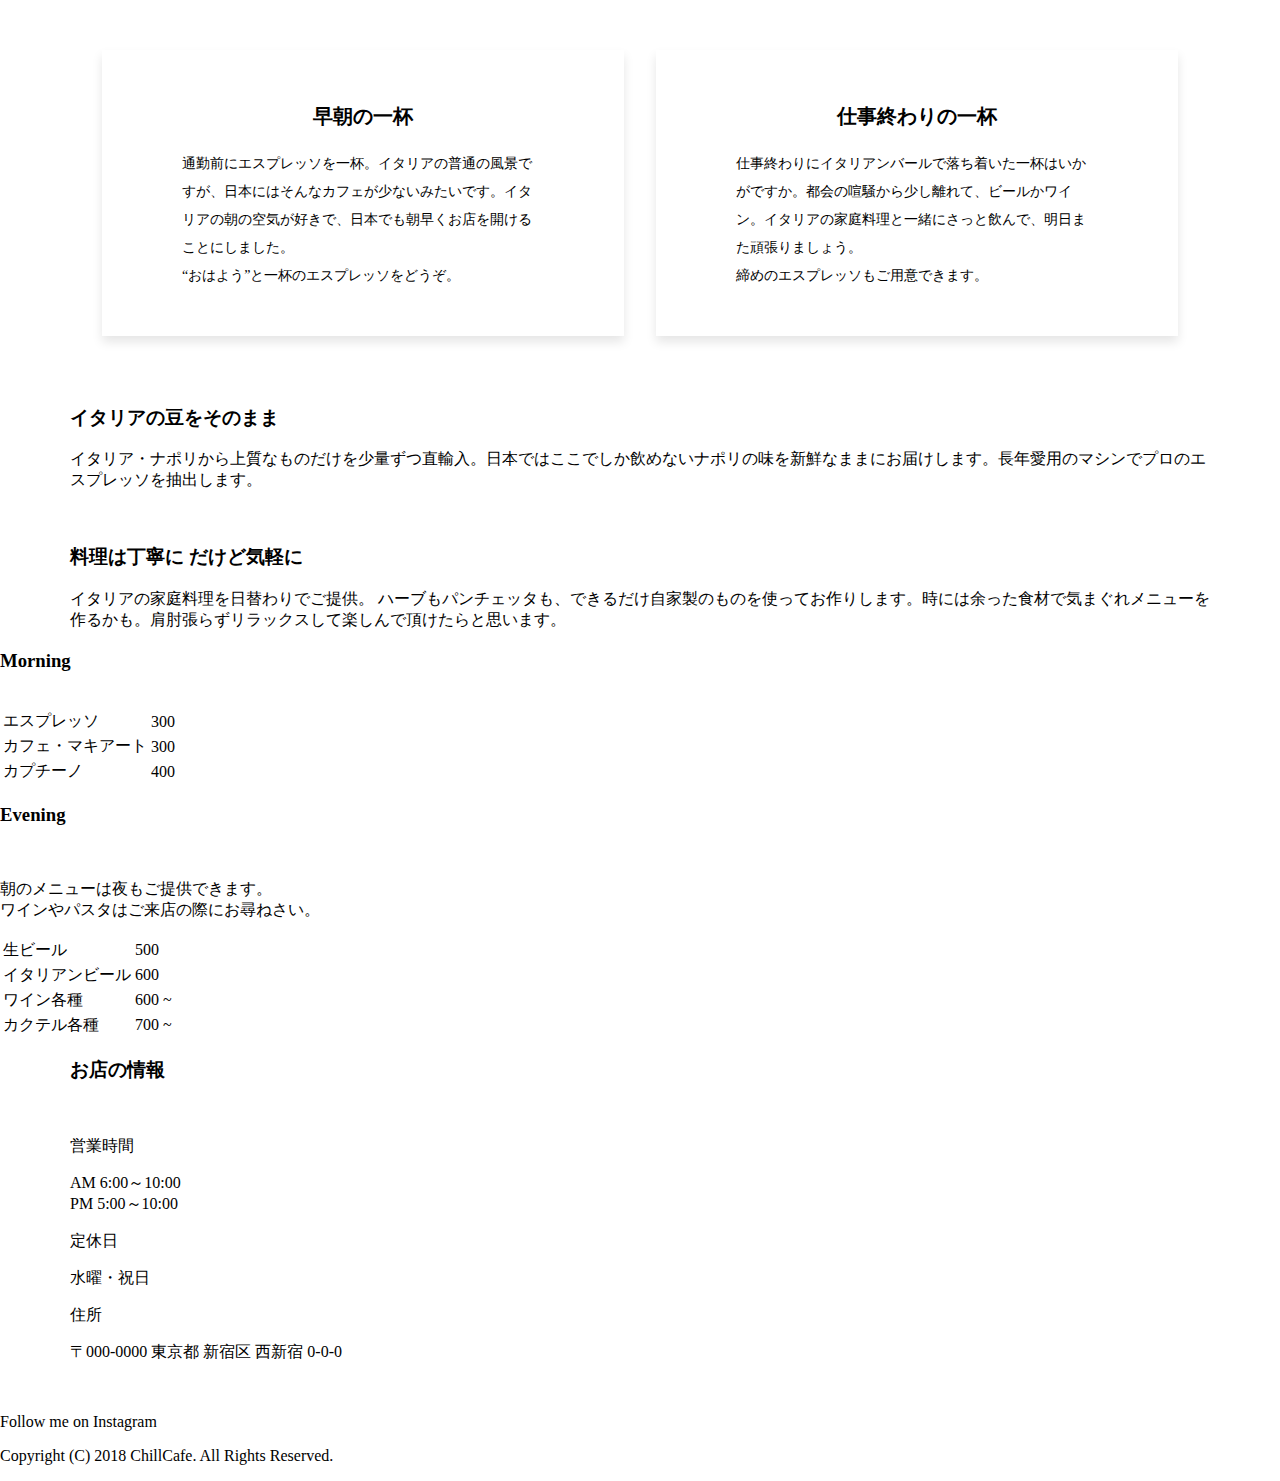
==== udemy/cafesite/index.html @ 0cb3d1d9 "markup jumbotoron and feature section" ====
<!DOCTYPE html>
<html lang="ja">
<!--[if lt IE 7]>      <html class="no-js lt-ie9 lt-ie8 lt-ie7"> <![endif]-->
<!--[if IE 7]>         <html class="no-js lt-ie9 lt-ie8"> <![endif]-->
<!--[if IE 8]>         <html class="no-js lt-ie9"> <![endif]-->
<!--[if gt IE 8]><!-->
<html class="no-js">
<!--<![endif]-->

<head>
  <meta charset="utf-8">
  <meta http-equiv="X-UA-Compatible" content="IE=edge">
  <title>チルカフェ | 新宿の小さなカフェ</title>
  <meta name="description" content="">
  <meta name="viewport" content="width=device-width, initial-scale=1">
  <link rel="stylesheet" href="./style.css">
</head>

<body>
  <!--[if lt IE 7]>
      <p class="browsehappy">You are using an <strong>outdated</strong> browser. Please <a href="#">upgrade your browser</a> to improve your experience.</p>
    <![endif]-->
  <!-- <script src="" async defer></script> -->
  <img class="jumbotron-image" src="images/jumbotron.jpg" alt="" />

  <div class="container">
    <div class="cafe-features">
      <div class="cafe-feature" style="margin-right: 16px;">
        <img src="images/espresso.jpg" alt="" />
        <h3 class="cafe-feature-title">早朝の一杯</h3>
        <p>
          通勤前にエスプレッソを一杯。イタリアの普通の風景ですが、日本にはそんなカフェが少ないみたいです。イタリアの朝の空気が好きで、日本でも朝早くお店を開けることにしました。
          <br>
          “おはよう”と一杯のエスプレッソをどうぞ。
        </p>
      </div>

      <div class="cafe-feature" style="margin-left: 16px;">
        <img src="images/beer.jpg" alt="" />
        <h3 class="cafe-feature-title">仕事終わりの一杯</h3>
        <p>
          仕事終わりにイタリアンバールで落ち着いた一杯はいかがですか。都会の喧騒から少し離れて、ビールかワイン。イタリアの家庭料理と一緒にさっと飲んで、明日また頑張りましょう。
          <br>
          締めのエスプレッソもご用意できます。
        </p>
      </div>
    </div>

    <img src="images/coffee_beans.jpg" alt="" />
    <h3>イタリアの豆をそのまま</h3>
    <p>イタリア・ナポリから上質なものだけを少量ずつ直輸入。日本ではここでしか飲めないナポリの味を新鮮なままにお届けします。長年愛用のマシンでプロのエスプレッソを抽出します。</p>

    <img src="images/pizza.jpg" alt="" />
    <h3>料理は丁寧に だけど気軽に</h3>
    <p>イタリアの家庭料理を日替わりでご提供。
      ハーブもパンチェッタも、できるだけ自家製のものを使ってお作りします。時には余った食材で気まぐれメニューを作るかも。肩肘張らずリラックスして楽しんで頂けたらと思います。</p>
  </div>

  <h3>Morning</h3>
  <img class="menu-image" src="images/bg_espresso.jpg" alt="" />
  <table>
    <tbody>
      <tr>
        <td>エスプレッソ</td>
        <td>300</td>
      </tr>
      <tr>
        <td>カフェ・マキアート</td>
        <td>300</td>
      </tr>
      <tr>
        <td>カプチーノ</td>
        <td>400</td>
      </tr>
    </tbody>
  </table>

  <h3>Evening</h3>
  <img class="menu-image" src="images/bg_wine.jpg" alt="" />
  <p>
    朝のメニューは夜もご提供できます。<br>
    ワインやパスタはご来店の際にお尋ねさい。
  </p>
  <table>
    <tbody>
      <tr>
        <td>生ビール</td>
        <td>500</td>
      </tr>
      <tr>
        <td>イタリアンビール</td>
        <td>600</td>
      </tr>
      <tr>
        <td>ワイン各種</td>
        <td>600 ~ </td>
      </tr>
      <tr>
        <td>カクテル各種</td>
        <td>700 ~ </td>
      </tr>
    </tbody>
  </table>

  <div class="container">
    <h3>お店の情報</h3>
    <img src="images/logo.jpg" alt="" />

    <p>営業時間</p>
    <p>
      AM 6:00～10:00 <br>
      PM 5:00～10:00
    </p>

    <p>定休日</p>
    <p>水曜・祝日</p>

    <p>住所</p>
    <p>〒000-0000 東京都 新宿区 西新宿 0-0-0</p>
  </div>

  <img src="images/map.jpg" alt="" />

  <img src="images/logo_instagram.jpg" alt="">
  <p>Follow me on Instagram</p>

  <p>Copyright (C) 2018 ChillCafe. All Rights Reserved.</p>
</body>

</html>
---- udemy/cafesite/style.css ----
html,
body,
div {
  margin: 0;
  box-sizing: border-box;
}

.container {
  width: 1140px;
  margin: 0 auto;
}

.jumbotron-image {
  width: 100%;
}

.menu-image {
  width: 100%;
}

.cafe-features {
  display: flex;
}

.cafe-feature {
  box-shadow: 0 6px 10px rgba(0, 0, 0, 0.1);
  padding: 32px 80px;
  width: 522px;
  margin: 32px;
  font-size: 14px;
  line-height: 28px;
}

.cafe-feature img {
  width: 180px;
  margin: 0 auto;
  display: block;
}

.cafe-feature-title {
  text-align: center;
  font-size: 20px;
}
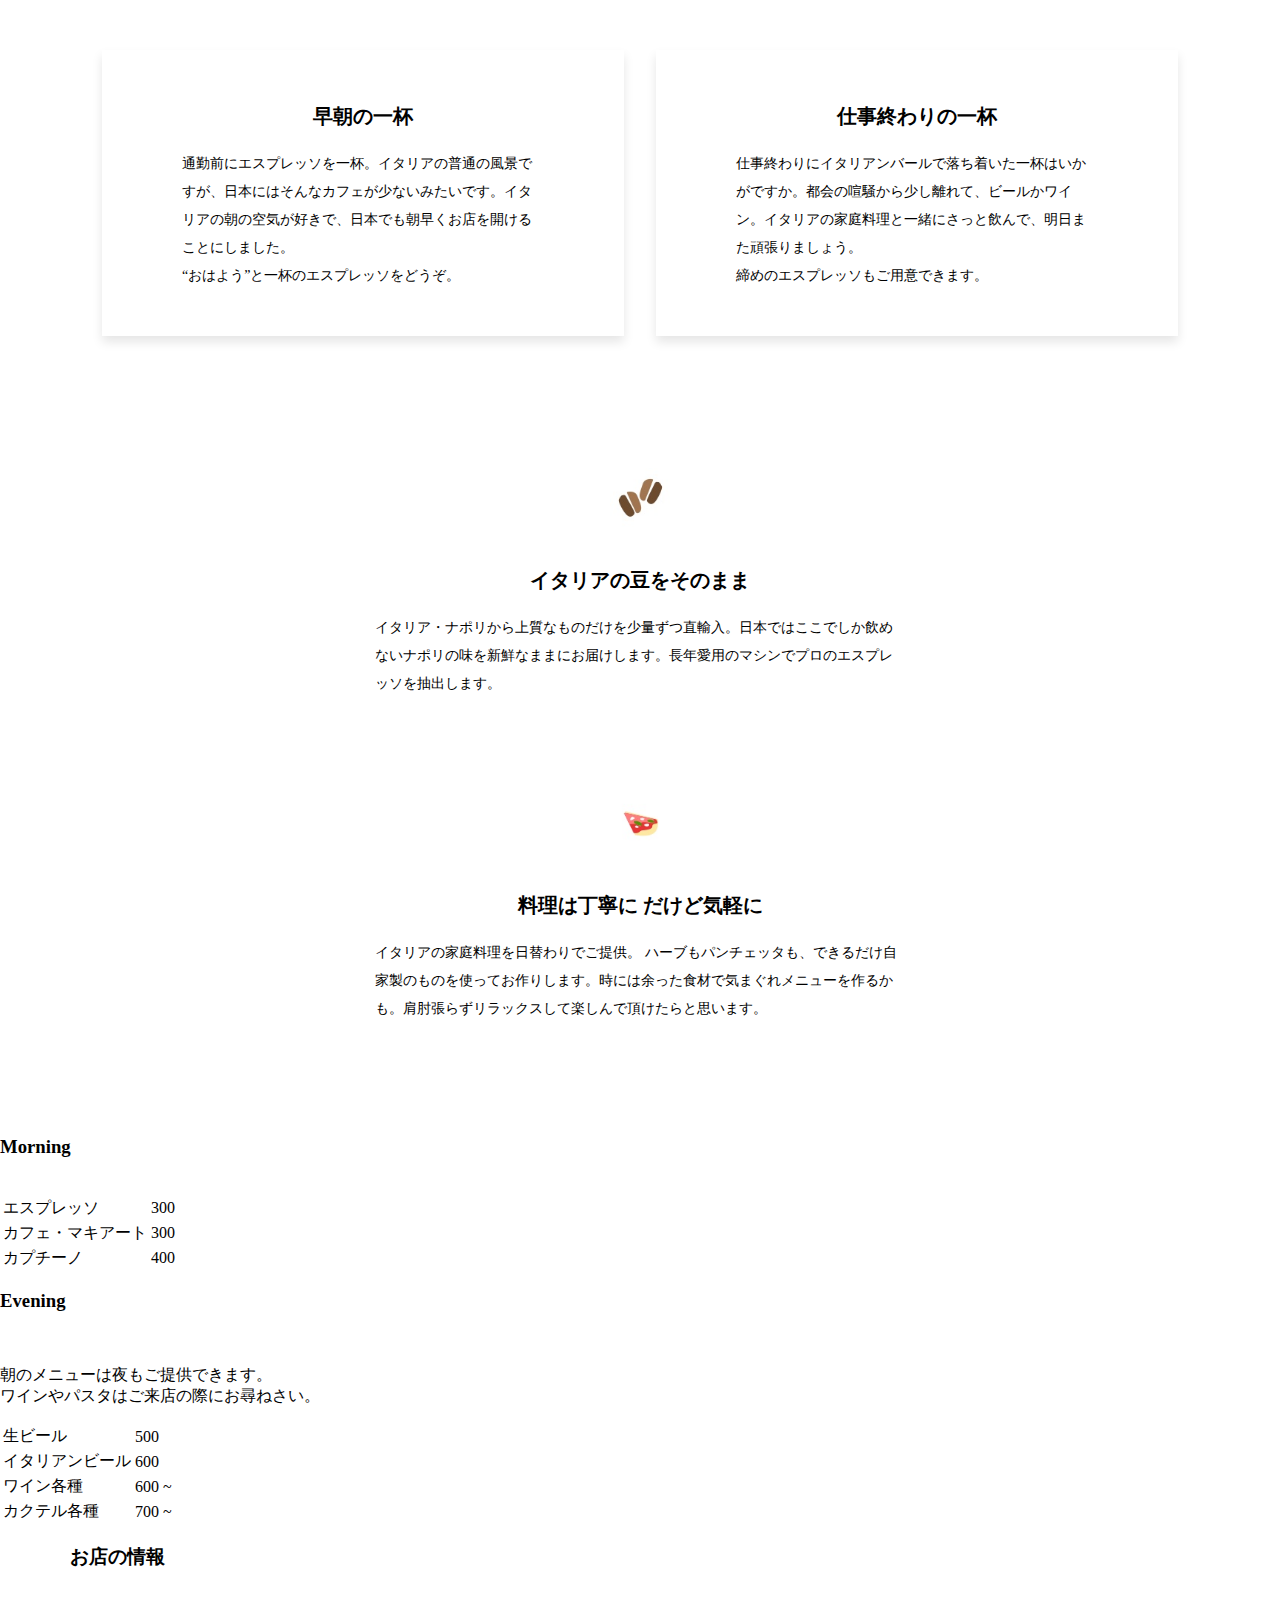
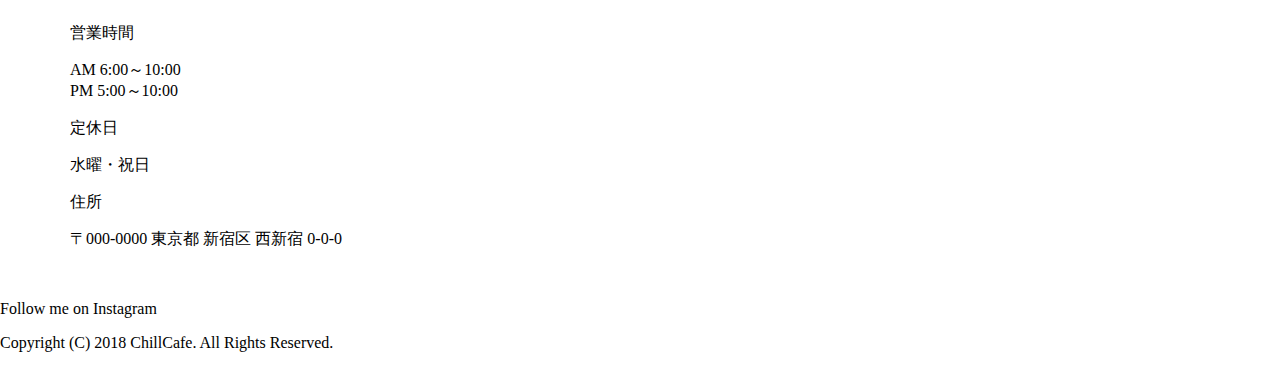
==== commit 76cc43f4: "markup cafe description" ====
--- a/udemy/cafesite/index.html
+++ b/udemy/cafesite/index.html
@@ -46,14 +46,22 @@
       </div>
     </div>
 
-    <img src="images/coffee_beans.jpg" alt="" />
-    <h3>イタリアの豆をそのまま</h3>
-    <p>イタリア・ナポリから上質なものだけを少量ずつ直輸入。日本ではここでしか飲めないナポリの味を新鮮なままにお届けします。長年愛用のマシンでプロのエスプレッソを抽出します。</p>
+    <div class="cafe-description">
+      <img src="images/coffee_beans.jpg" alt="" />
+      <h3>イタリアの豆をそのまま</h3>
+      <p>
+        イタリア・ナポリから上質なものだけを少量ずつ直輸入。日本ではここでしか飲めないナポリの味を新鮮なままにお届けします。長年愛用のマシンでプロのエスプレッソを抽出します。
+      </p>
+    </div>
 
-    <img src="images/pizza.jpg" alt="" />
-    <h3>料理は丁寧に だけど気軽に</h3>
-    <p>イタリアの家庭料理を日替わりでご提供。
-      ハーブもパンチェッタも、できるだけ自家製のものを使ってお作りします。時には余った食材で気まぐれメニューを作るかも。肩肘張らずリラックスして楽しんで頂けたらと思います。</p>
+    <div class="cafe-description">
+      <img src="images/pizza.jpg" alt="" />
+      <h3>料理は丁寧に だけど気軽に</h3>
+      <p>
+        イタリアの家庭料理を日替わりでご提供。
+        ハーブもパンチェッタも、できるだけ自家製のものを使ってお作りします。時には余った食材で気まぐれメニューを作るかも。肩肘張らずリラックスして楽しんで頂けたらと思います。
+      </p>
+    </div>
   </div>
 
   <h3>Morning</h3>
--- a/udemy/cafesite/style.css
+++ b/udemy/cafesite/style.css
@@ -20,6 +20,7 @@
 
 .cafe-features {
   display: flex;
+  margin-bottom: 100px;
 }
 
 .cafe-feature {
@@ -41,3 +42,25 @@
   text-align: center;
   font-size: 20px;
 }
+
+.cafe-description {
+  width: 690px;
+  margin: 0 auto;
+  padding: 0px 80px 80px 80px;
+}
+
+.cafe-description img {
+  width: 60px;
+  margin: 0 auto 40px auto;
+  display: block;
+}
+
+.cafe-description h3 {
+  text-align: center;
+  font-size: 20px;
+}
+
+.cafe-description p {
+  font-size: 14px;
+  line-height: 28px;
+}
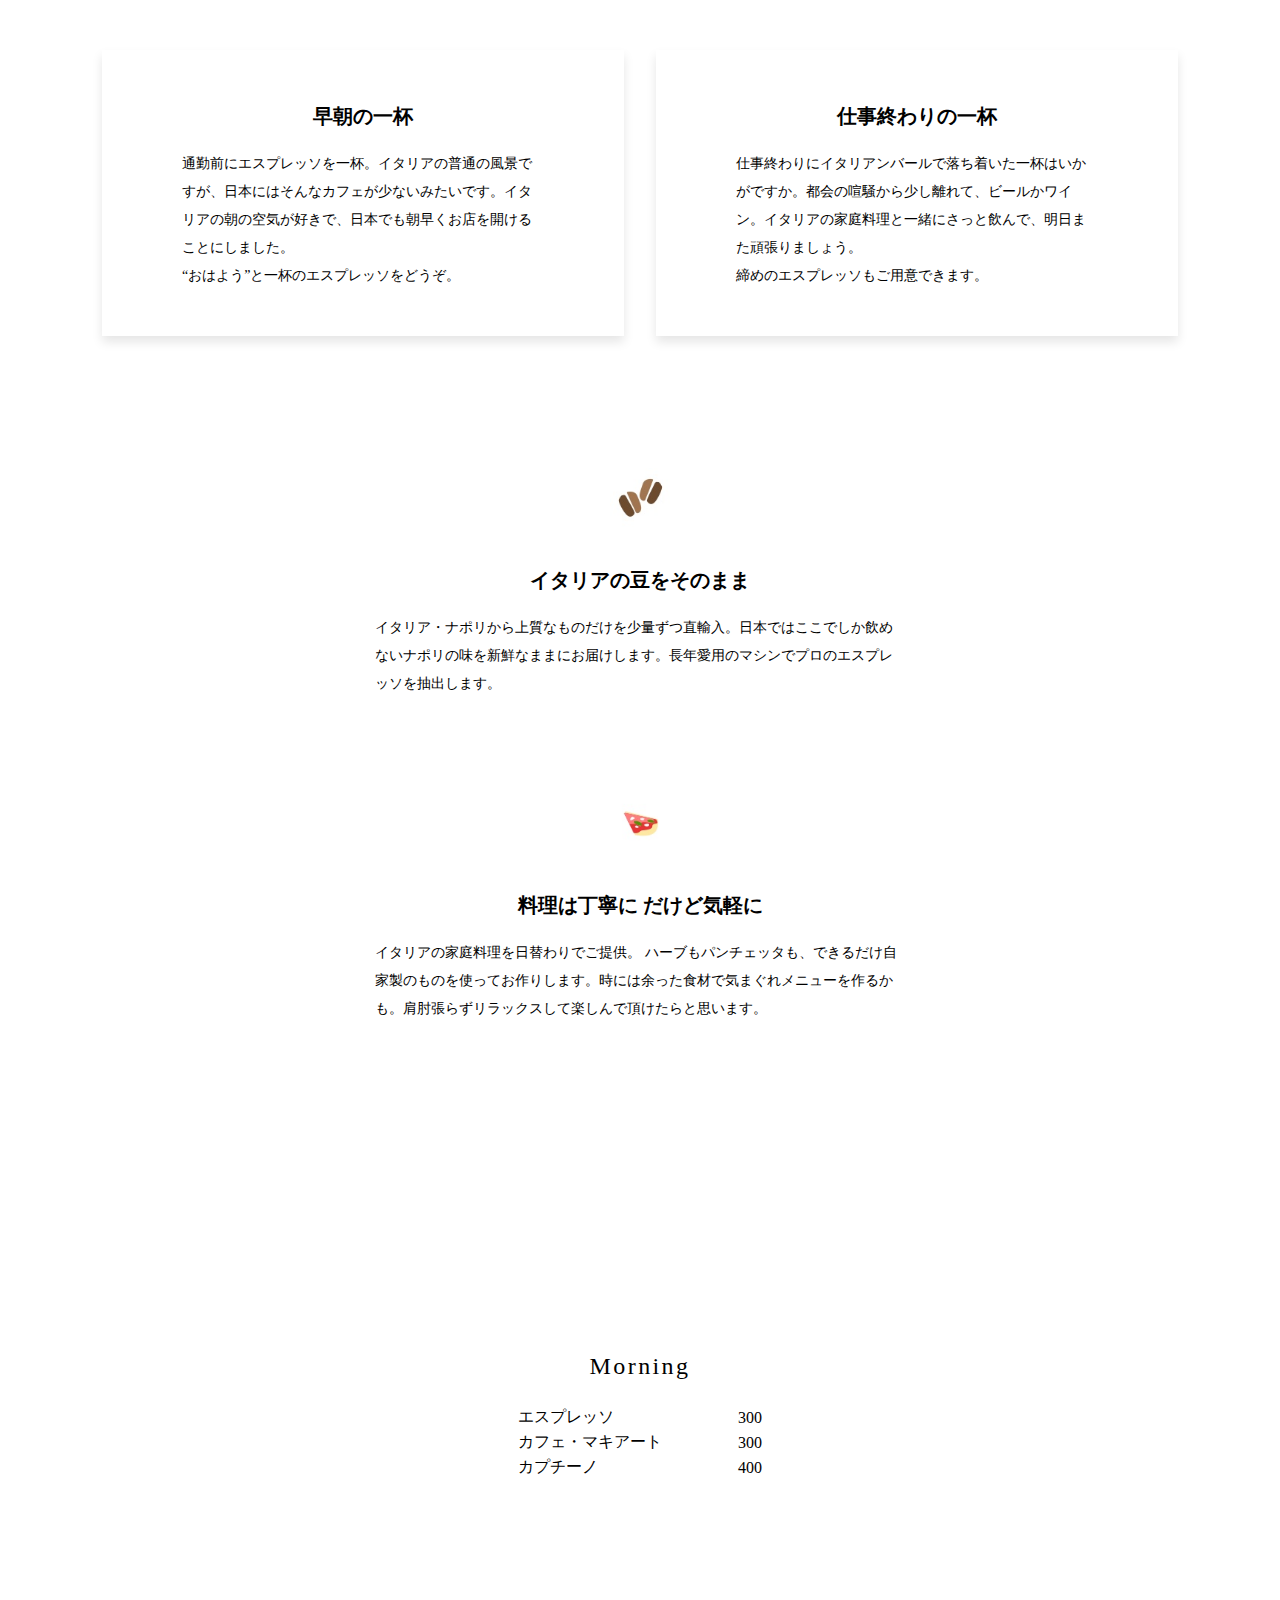
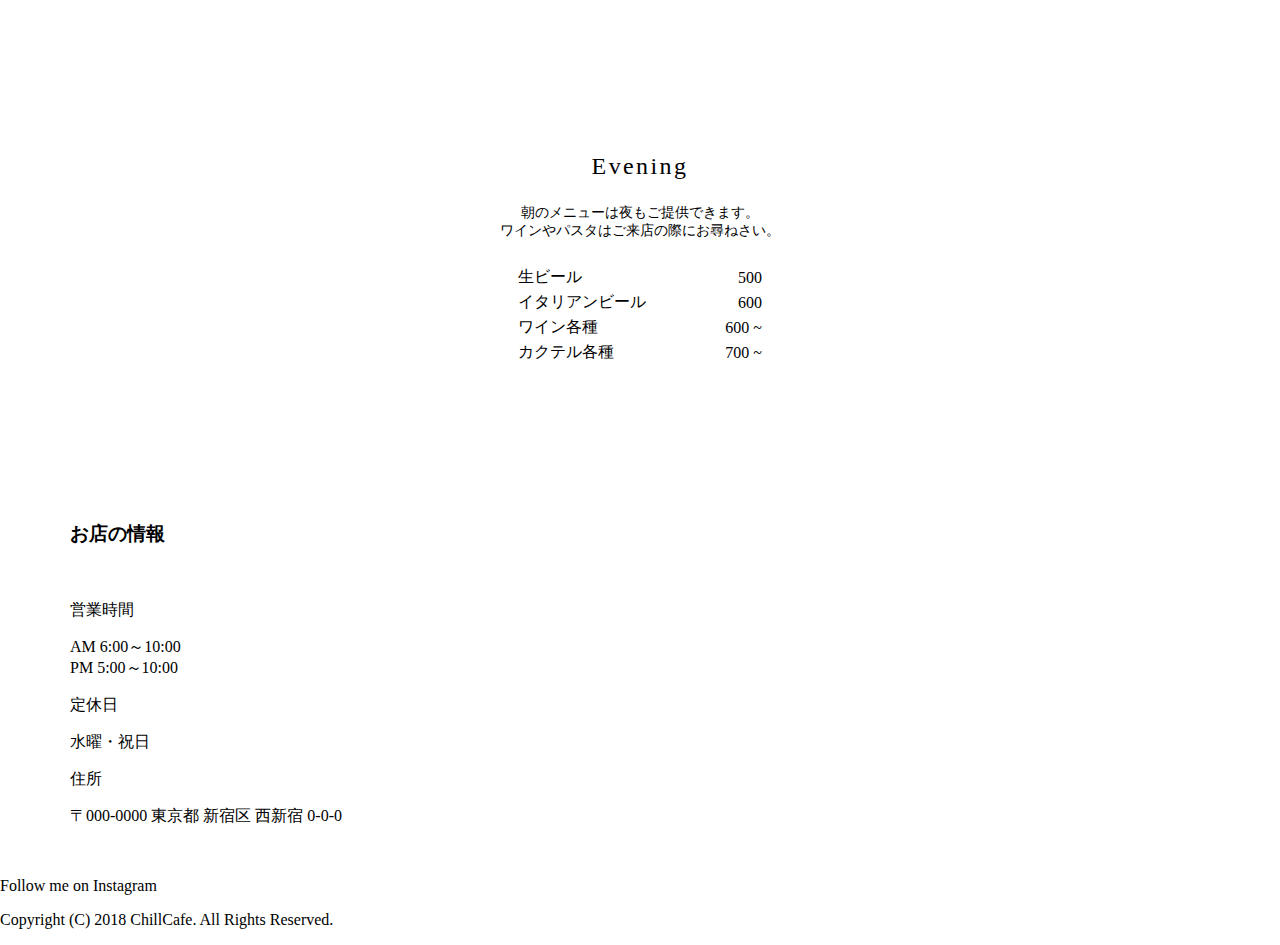
==== commit 632e0cfa: "markup cafe menu" ====
--- a/udemy/cafesite/index.html
+++ b/udemy/cafesite/index.html
@@ -23,7 +23,7 @@
   <!-- <script src="" async defer></script> -->
   <img class="jumbotron-image" src="images/jumbotron.jpg" alt="" />
 
-  <div class="container">
+  <div class="container" style="margin-bottom: 100px;">
     <div class="cafe-features">
       <div class="cafe-feature" style="margin-right: 16px;">
         <img src="images/espresso.jpg" alt="" />
@@ -64,51 +64,58 @@
     </div>
   </div>
 
-  <h3>Morning</h3>
-  <img class="menu-image" src="images/bg_espresso.jpg" alt="" />
-  <table>
-    <tbody>
-      <tr>
-        <td>エスプレッソ</td>
-        <td>300</td>
-      </tr>
-      <tr>
-        <td>カフェ・マキアート</td>
-        <td>300</td>
-      </tr>
-      <tr>
-        <td>カプチーノ</td>
-        <td>400</td>
-      </tr>
-    </tbody>
-  </table>
+  <div class="cafe-menu cafe-menu-morning">
+    <div class="cafe-menu-inner">
+      <h3>Morning</h3>
+      <!-- <img class="menu-image" src="images/bg_espresso.jpg" alt="" /> -->
+      <table>
+        <tbody>
+          <tr>
+            <td>エスプレッソ</td>
+            <td class="text-right">300</td>
+          </tr>
+          <tr>
+            <td>カフェ・マキアート</td>
+            <td class="text-right">300</td>
+          </tr>
+          <tr>
+            <td>カプチーノ</td>
+            <td class="text-right">400</td>
+          </tr>
+        </tbody>
+      </table>
+    </div>
+  </div>
 
-  <h3>Evening</h3>
-  <img class="menu-image" src="images/bg_wine.jpg" alt="" />
-  <p>
-    朝のメニューは夜もご提供できます。<br>
-    ワインやパスタはご来店の際にお尋ねさい。
-  </p>
-  <table>
-    <tbody>
-      <tr>
-        <td>生ビール</td>
-        <td>500</td>
-      </tr>
-      <tr>
-        <td>イタリアンビール</td>
-        <td>600</td>
-      </tr>
-      <tr>
-        <td>ワイン各種</td>
-        <td>600 ~ </td>
-      </tr>
-      <tr>
-        <td>カクテル各種</td>
-        <td>700 ~ </td>
-      </tr>
-    </tbody>
-  </table>
+  <div class="cafe-menu cafe-menu-evening">
+    <div class="cafe-menu-inner">
+      <h3>Evening</h3>
+      <p>
+        朝のメニューは夜もご提供できます。<br>
+        ワインやパスタはご来店の際にお尋ねさい。
+      </p>
+      <table>
+        <tbody>
+          <tr>
+            <td>生ビール</td>
+            <td class="text-right">500</td>
+          </tr>
+          <tr>
+            <td>イタリアンビール</td>
+            <td class="text-right">600</td>
+          </tr>
+          <tr>
+            <td>ワイン各種</td>
+            <td class="text-right">600 ~ </td>
+          </tr>
+          <tr>
+            <td>カクテル各種</td>
+            <td class="text-right">700 ~ </td>
+          </tr>
+        </tbody>
+      </table>
+    </div>
+  </div>
 
   <div class="container">
     <h3>お店の情報</h3>
--- a/udemy/cafesite/style.css
+++ b/udemy/cafesite/style.css
@@ -8,6 +8,10 @@
 .container {
   width: 1140px;
   margin: 0 auto;
+}
+
+.text-right {
+  text-align: right;
 }
 
 .jumbotron-image {
@@ -43,6 +47,10 @@
   font-size: 20px;
 }
 
+.cafe-descriptions {
+  margin-bottom: 100px;
+}
+
 .cafe-description {
   width: 690px;
   margin: 0 auto;
@@ -64,3 +72,43 @@
   font-size: 14px;
   line-height: 28px;
 }
+
+.cafe-menu {
+  background-repeat: no-repeat;
+  background-size: cover;
+  padding: 80px 0;
+}
+
+.cafe-menu-morning {
+  background-image: url(./images/bg_espresso.jpg);
+}
+
+.cafe-menu-evening {
+  background-image: url(./images/bg_wine.jpg);
+}
+
+.cafe-menu-inner {
+  width: 690px;
+  margin: 0 auto;
+  padding: 56px 0;
+  background-color: rgba(255, 255, 255, 0.88);
+}
+
+.cafe-menu-inner h3 {
+  margin-top: 0;
+  text-align: center;
+  font-size: 24px;
+  font-weight: normal;
+  letter-spacing: 2.4px;
+}
+
+.cafe-menu-inner p {
+  font-size: 14px;
+  text-align: center;
+  margin: 24px 0;
+}
+
+.cafe-menu-inner table {
+  width: 250px;
+  margin: 0 auto;
+}
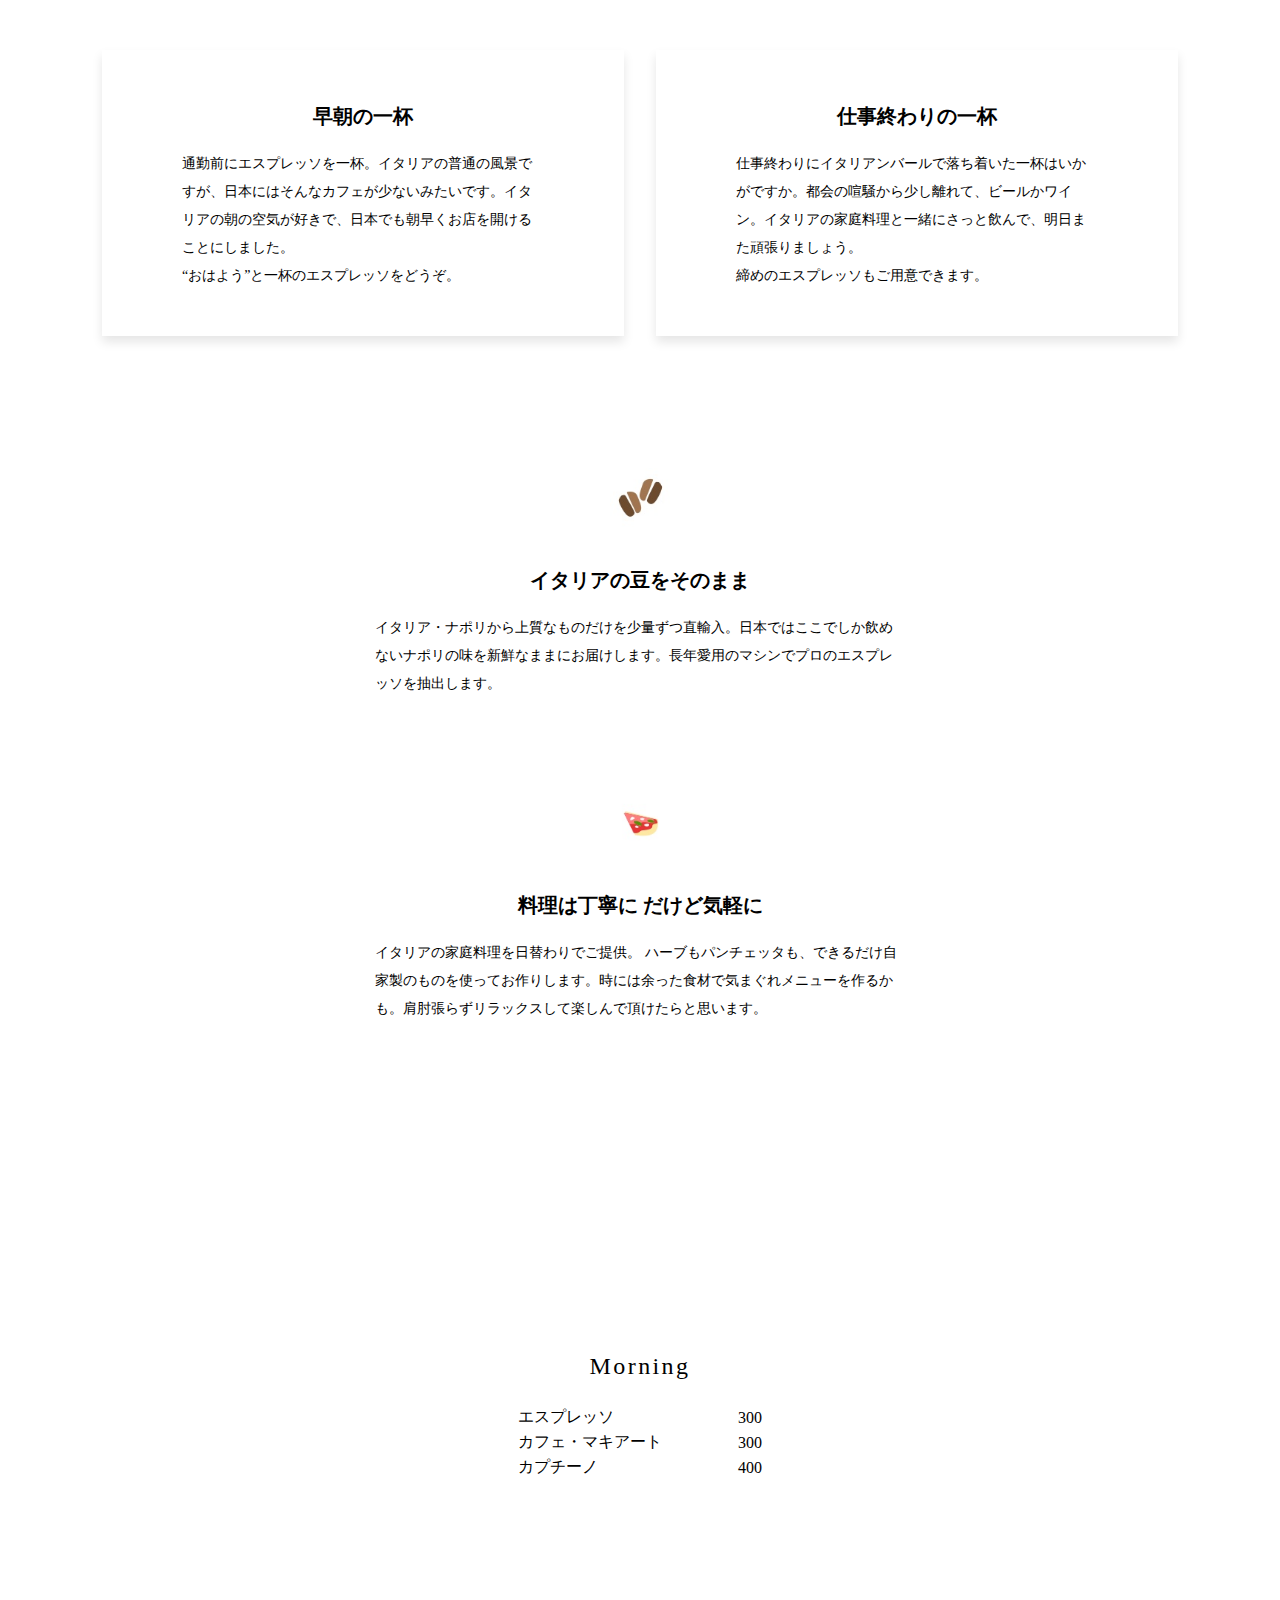
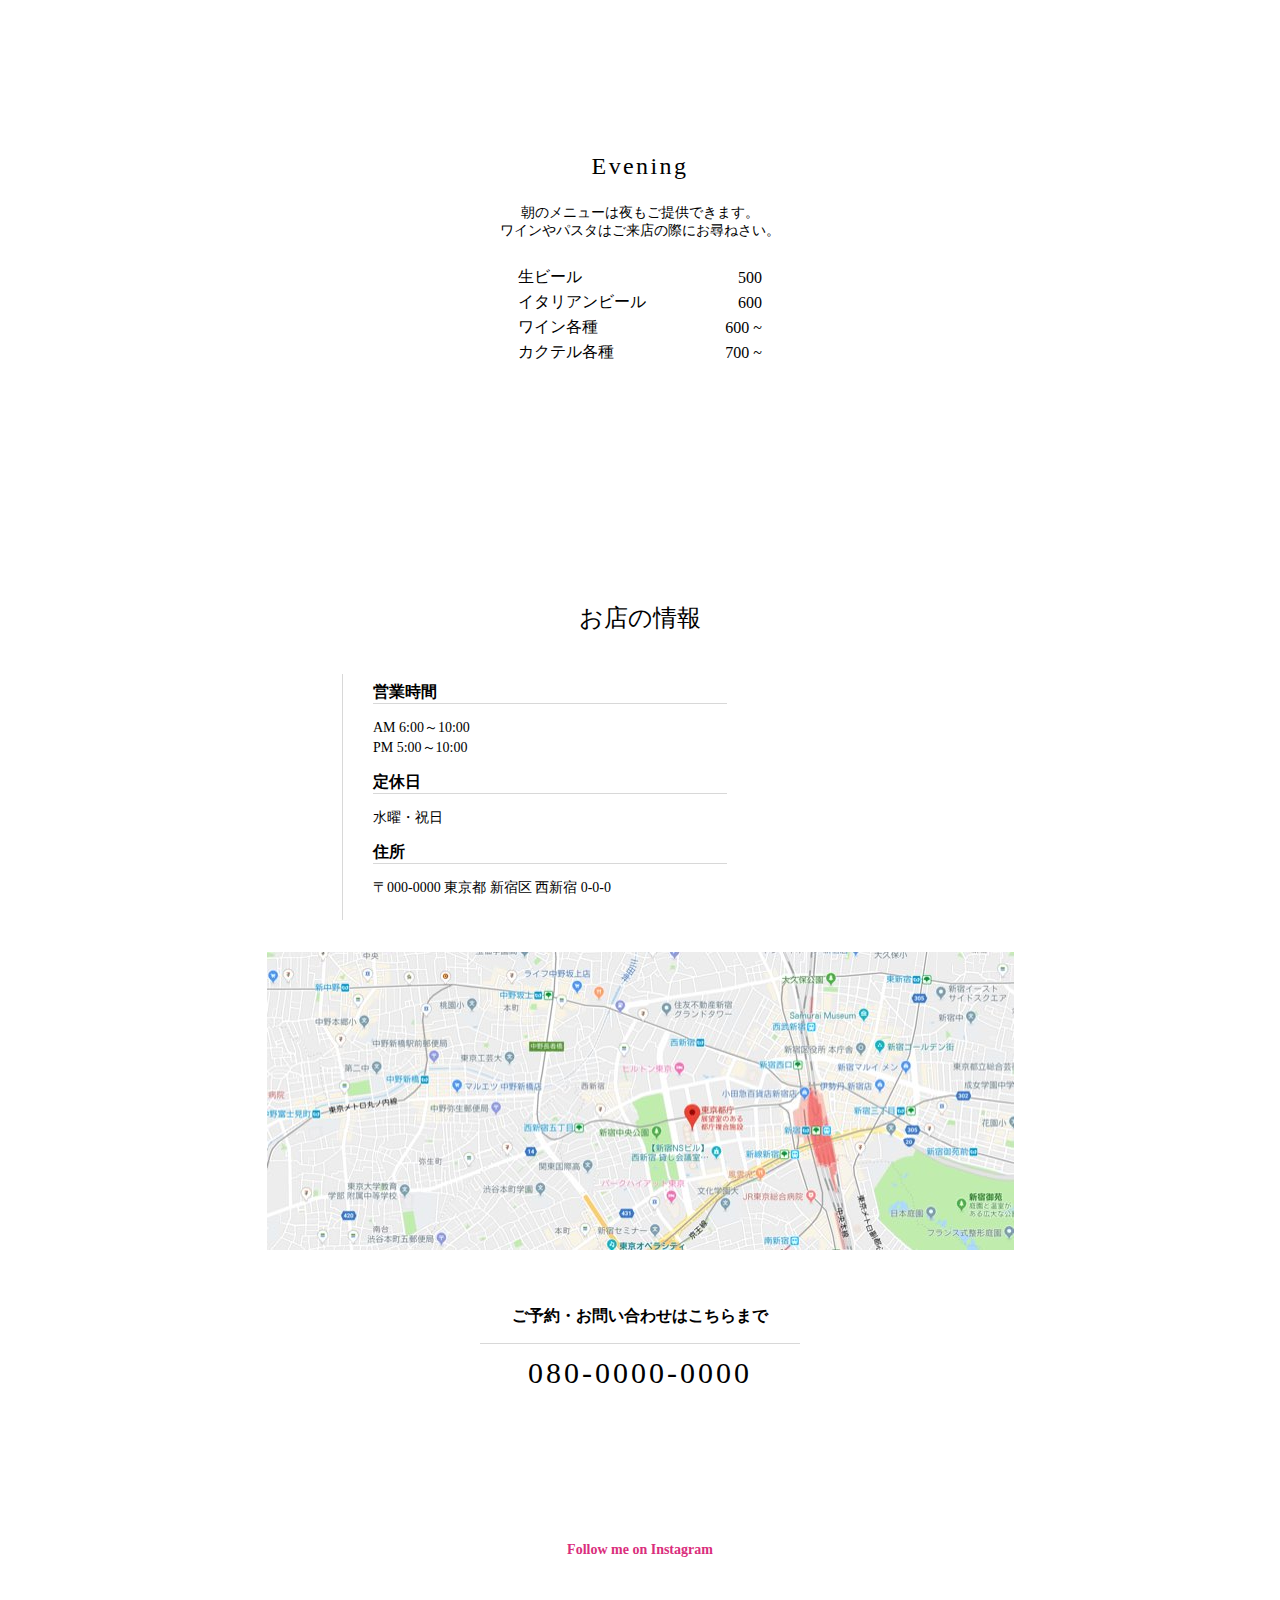
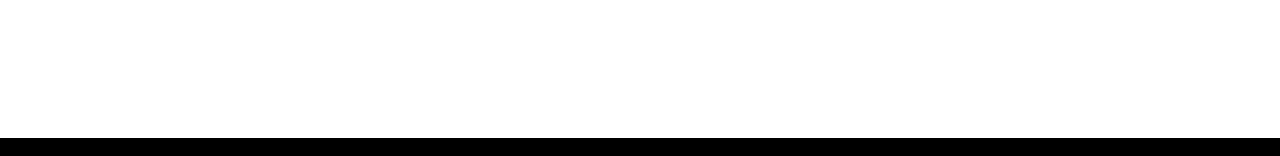
==== commit e957d8d9: "markup map and instagram" ====
--- a/udemy/cafesite/index.html
+++ b/udemy/cafesite/index.html
@@ -118,28 +118,48 @@
   </div>
 
   <div class="container">
-    <h3>お店の情報</h3>
-    <img src="images/logo.jpg" alt="" />
+    <div class="cafe-information">
+      <h3>お店の情報</h3>
 
-    <p>営業時間</p>
-    <p>
-      AM 6:00～10:00 <br>
-      PM 5:00～10:00
-    </p>
+      <div class="cafe-information-column">
+        <div class="cafe-information-column-logo">
+          <img src="images/logo.jpg" alt="" />
+        </div>
 
-    <p>定休日</p>
-    <p>水曜・祝日</p>
+        <div class="cafe-information-column-right">
+          <h5>営業時間</h5>
+          <p>
+            AM 6:00～10:00 <br>
+            PM 5:00～10:00
+          </p>
 
-    <p>住所</p>
-    <p>〒000-0000 東京都 新宿区 西新宿 0-0-0</p>
+          <h5>定休日</h5>
+          <p>水曜・祝日</p>
+
+          <h5>住所</h5>
+          <p>〒000-0000 東京都 新宿区 西新宿 0-0-0</p>
+        </div>
+      </div>
+    </div>
+
+    <div class="cafe-map">
+      <img src="images/map.jpg" alt="" />
+    </div>
+
+    <div class="cafe-inquiry">
+      <h5>ご予約・お問い合わせはこちらまで</h5>
+      <p>080-0000-0000</p>
+    </div>
+
+    <div class="cafe-instagram">
+      <img src="images/logo_instagram.jpg" alt="">
+      <p>Follow me on Instagram</p>
+    </div>
   </div>
 
-  <img src="images/map.jpg" alt="" />
-
-  <img src="images/logo_instagram.jpg" alt="">
-  <p>Follow me on Instagram</p>
-
-  <p>Copyright (C) 2018 ChillCafe. All Rights Reserved.</p>
+  <div class="footer">
+    <p>Copyright (C) 2018 ChillCafe. All Rights Reserved.</p>
+  </div>
 </body>
 
 </html>
--- a/udemy/cafesite/style.css
+++ b/udemy/cafesite/style.css
@@ -85,6 +85,7 @@
 
 .cafe-menu-evening {
   background-image: url(./images/bg_wine.jpg);
+  margin-bottom: 100px;
 }
 
 .cafe-menu-inner {
@@ -112,3 +113,93 @@
   width: 250px;
   margin: 0 auto;
 }
+
+.cafe-information {
+  width: 788px;
+  margin: 0 auto 32px auto;
+}
+
+.cafe-information h3 {
+  font-size: 24px;
+  font-weight: normal;
+  text-align: center;
+  margin-bottom: 40px;
+}
+
+.cafe-information-column {
+  display: flex;
+  align-items: center;
+}
+
+.cafe-information-column-right {
+  width: 415px;
+  padding: 8px 30px;
+  border-left: 1px solid #D8D8D8;
+}
+
+.cafe-information-column-right h5 {
+  font-size: 16px;
+  font-weight: bold;
+  border-bottom: 1px solid #D8D8D8;
+  margin: 0 0 8px 0;
+}
+
+.cafe-information-column-right p {
+  font-size: 14px;
+  line-height: 20px;
+}
+
+.cafe-information-column-logo {
+  padding: 0 48px;
+}
+
+.cafe-map {
+  width: 788px;
+  margin: 0 auto 56px auto;
+}
+
+.cafe-map img {
+  width: 747px;
+  display: block;
+  margin: 0 auto;
+}
+
+.cafe-inquiry {
+  width: 320px;
+  margin: 0 auto 120px auto;
+}
+
+.cafe-inquiry h5 {
+  font-size: 16px;
+  font-weight: bold;
+  text-align: center;
+  border-bottom: 1px solid #D8D8D8;
+  padding-bottom: 16px;
+  margin-bottom: 12px;
+}
+
+.cafe-inquiry p {
+  font-size: 30px;
+  text-align: center;
+  margin: 0;
+  letter-spacing: 3px;
+}
+
+.cafe-instagram {
+  text-align: center;
+  margin-bottom: 180px;
+}
+
+.cafe-instagram p {
+  font-size: 14px;
+  font-weight: bold;
+  color: #DA2E7C;
+}
+
+.footer {
+  background-color: #000000;
+}
+
+.footer p {
+  margin: 0;
+}
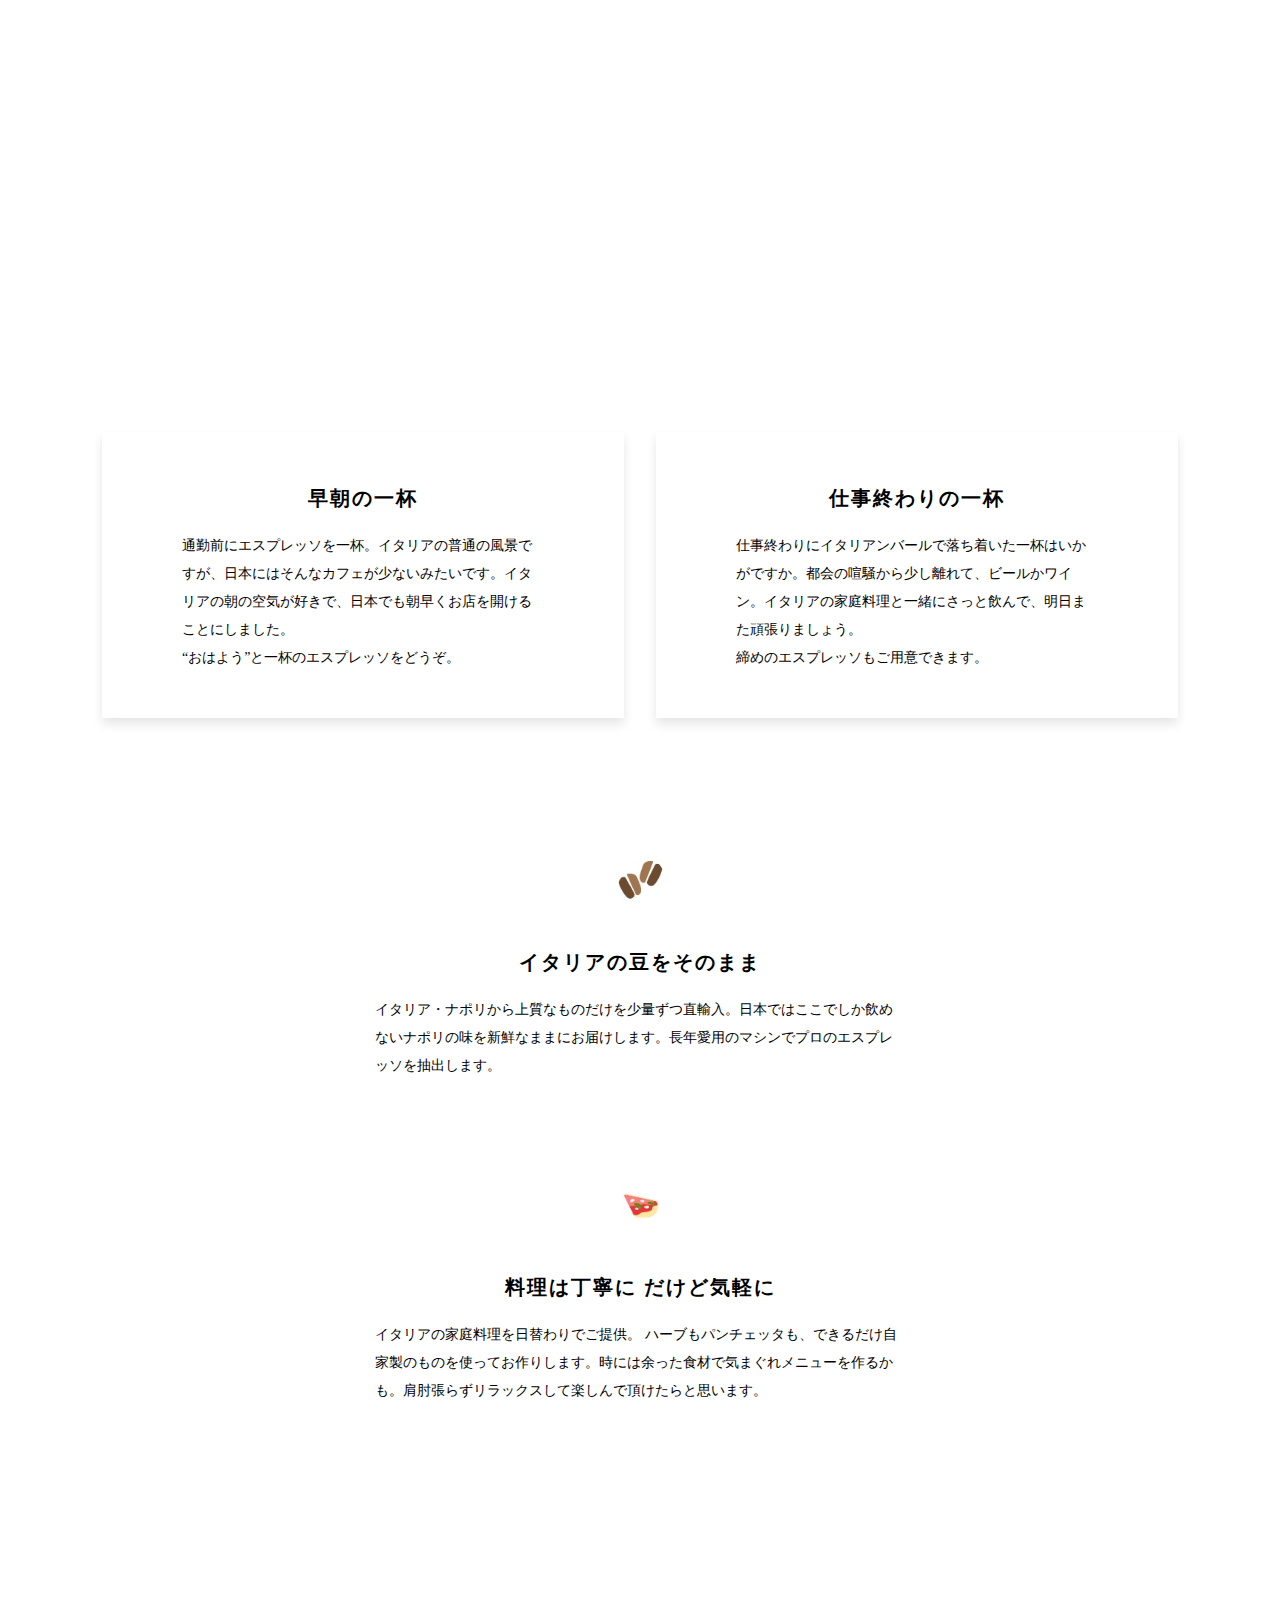
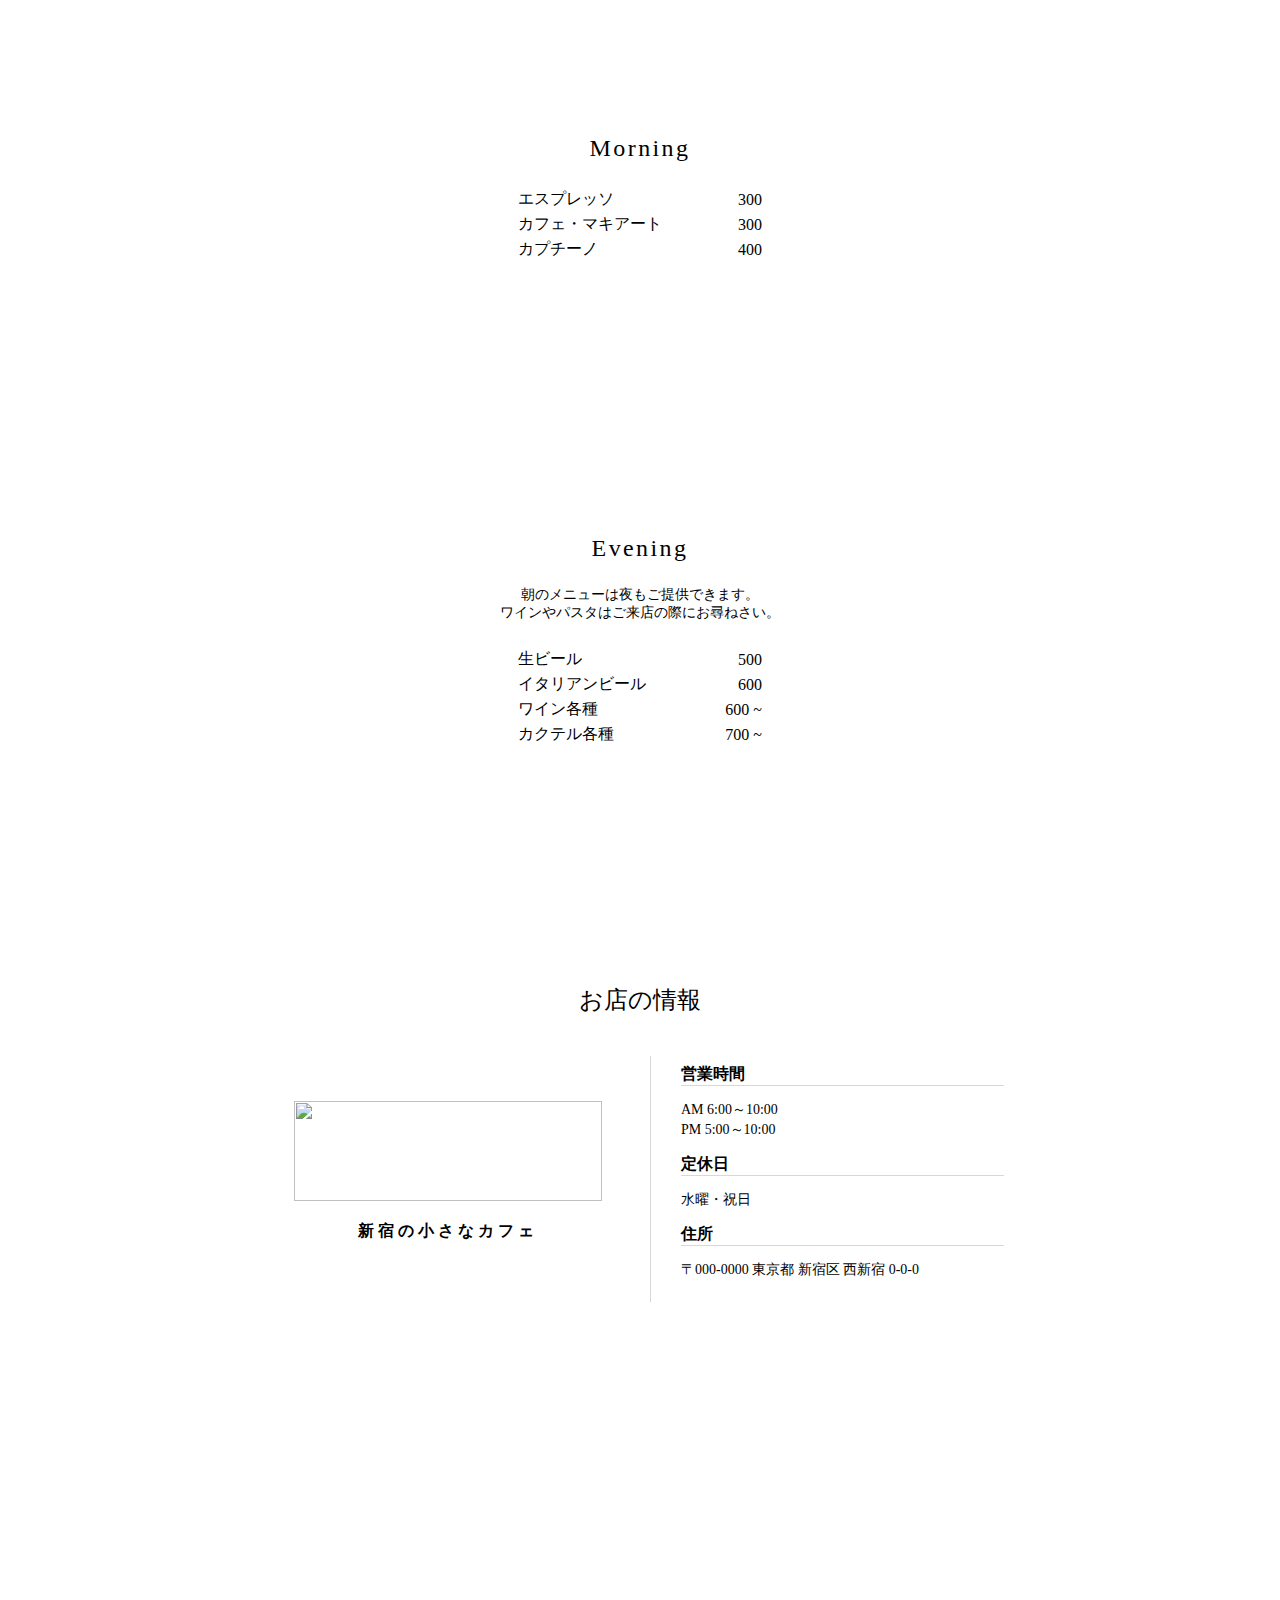
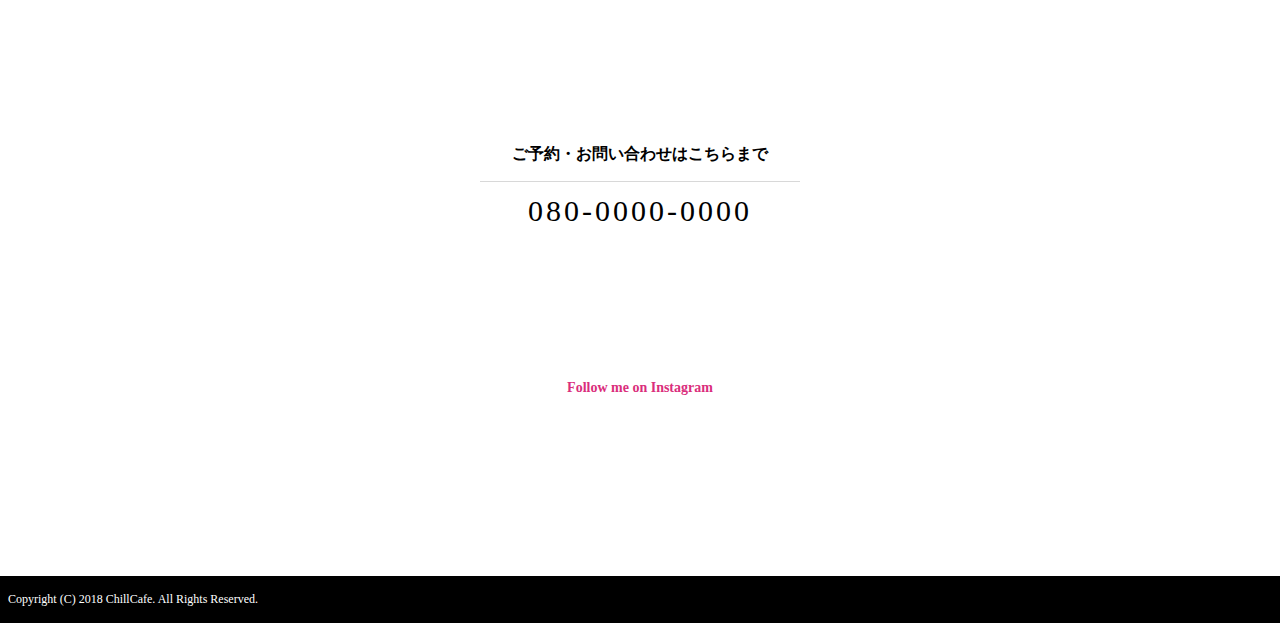
==== commit a1f964f3: "markup instagram" ====
--- a/udemy/cafesite/index.html
+++ b/udemy/cafesite/index.html
@@ -21,7 +21,12 @@
       <p class="browsehappy">You are using an <strong>outdated</strong> browser. Please <a href="#">upgrade your browser</a> to improve your experience.</p>
     <![endif]-->
   <!-- <script src="" async defer></script> -->
-  <img class="jumbotron-image" src="images/jumbotron.jpg" alt="" />
+  <div class="jumbotron">
+    <div>
+      <img src="./images/logo_white.png" alt="">
+      <p>新宿の小さなカフェ</p>
+    </div>
+  </div>
 
   <div class="container" style="margin-bottom: 100px;">
     <div class="cafe-features">
@@ -123,7 +128,8 @@
 
       <div class="cafe-information-column">
         <div class="cafe-information-column-logo">
-          <img src="images/logo.jpg" alt="" />
+          <img src="images/logo_black.png" alt="" />
+          <p>新宿の小さなカフェ</p>
         </div>
 
         <div class="cafe-information-column-right">
@@ -143,7 +149,7 @@
     </div>
 
     <div class="cafe-map">
-      <img src="images/map.jpg" alt="" />
+      <iframe src="https://www.google.com/maps/embed?pb=!1m18!1m12!1m3!1d3240.4868970051366!2d139.68991201502664!3d35.68963418019245!2m3!1f0!2f0!3f0!3m2!1i1024!2i768!4f13.1!3m3!1m2!1s0x60188cd4b71a37a1%3A0xf1665c37f38661e8!2z5p2x5Lqs6YO95bqB!5e0!3m2!1sja!2sjp!4v1547909112652" frameborder="0" allowfullscreen></iframe>
     </div>
 
     <div class="cafe-inquiry">
@@ -151,10 +157,10 @@
       <p>080-0000-0000</p>
     </div>
 
-    <div class="cafe-instagram">
+    <a href="#" class="cafe-instagram">
       <img src="images/logo_instagram.jpg" alt="">
       <p>Follow me on Instagram</p>
-    </div>
+    </a>
   </div>
 
   <div class="footer">
--- a/udemy/cafesite/style.css
+++ b/udemy/cafesite/style.css
@@ -14,8 +14,26 @@
   text-align: right;
 }
 
-.jumbotron-image {
+.jumbotron {
+  display: flex;
   width: 100%;
+  height: 400px;
+  background-image: url(./images/bg_jumbotron.jpg);
+  background-size: cover;
+  justify-content: center;
+  align-items: center;
+}
+
+.jumbotron img {
+  height: 150px;
+}
+
+.jumbotron p {
+  font-size: 18px;
+  font-weight: bold;
+  letter-spacing: 4px;
+  color: #ffffff;
+  text-align: center;
 }
 
 .menu-image {
@@ -45,6 +63,7 @@
 .cafe-feature-title {
   text-align: center;
   font-size: 20px;
+  letter-spacing: 2px;
 }
 
 .cafe-descriptions {
@@ -66,6 +85,7 @@
 .cafe-description h3 {
   text-align: center;
   font-size: 20px;
+  letter-spacing: 2px;
 }
 
 .cafe-description p {
@@ -153,22 +173,36 @@
   padding: 0 48px;
 }
 
+.cafe-information-column-logo img {
+  width: 308px;
+  height: 100px;
+}
+
+.cafe-information-column-logo p {
+  text-align: center;
+  font-size: 16px;
+  font-weight: bold;
+  letter-spacing: 4px;
+}
+
 .cafe-map {
   width: 788px;
   margin: 0 auto 56px auto;
 }
-
 .cafe-map img {
   width: 747px;
   display: block;
   margin: 0 auto;
 }
-
+.cafe-map iframe {
+  width: 100%;
+  height: 350px;
+  border: 0;
+}
 .cafe-inquiry {
   width: 320px;
   margin: 0 auto 120px auto;
 }
-
 .cafe-inquiry h5 {
   font-size: 16px;
   font-weight: bold;
@@ -177,7 +211,6 @@
   padding-bottom: 16px;
   margin-bottom: 12px;
 }
-
 .cafe-inquiry p {
   font-size: 30px;
   text-align: center;
@@ -186,8 +219,14 @@
 }
 
 .cafe-instagram {
+  display: block;
   text-align: center;
   margin-bottom: 180px;
+  text-decoration: none;
+}
+
+.cafe-instagram:hover {
+  opacity: 0.5;
 }
 
 .cafe-instagram p {
@@ -195,11 +234,12 @@
   font-weight: bold;
   color: #DA2E7C;
 }
-
 .footer {
   background-color: #000000;
-}
-
+  padding: 16px 8px;
+}
 .footer p {
   margin: 0;
-}
+  color: white;
+  font-size: 12px;
+}
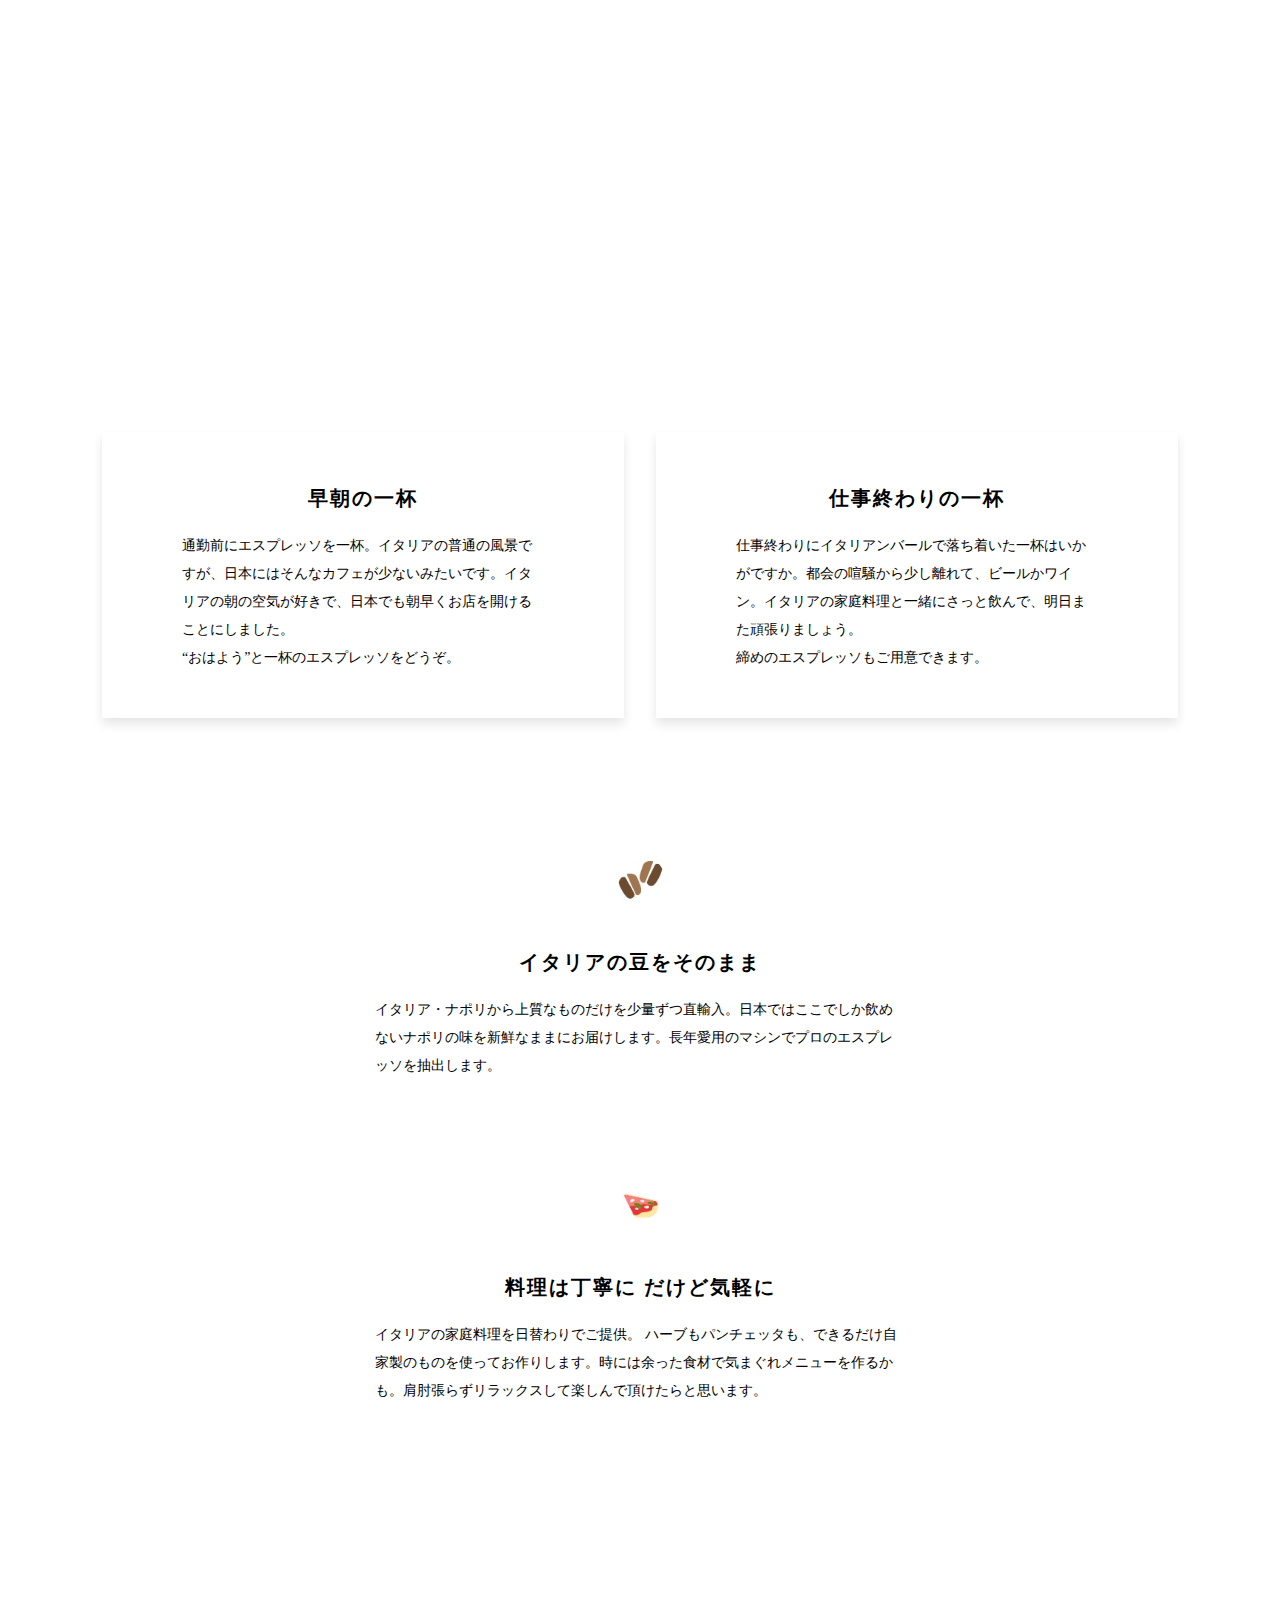
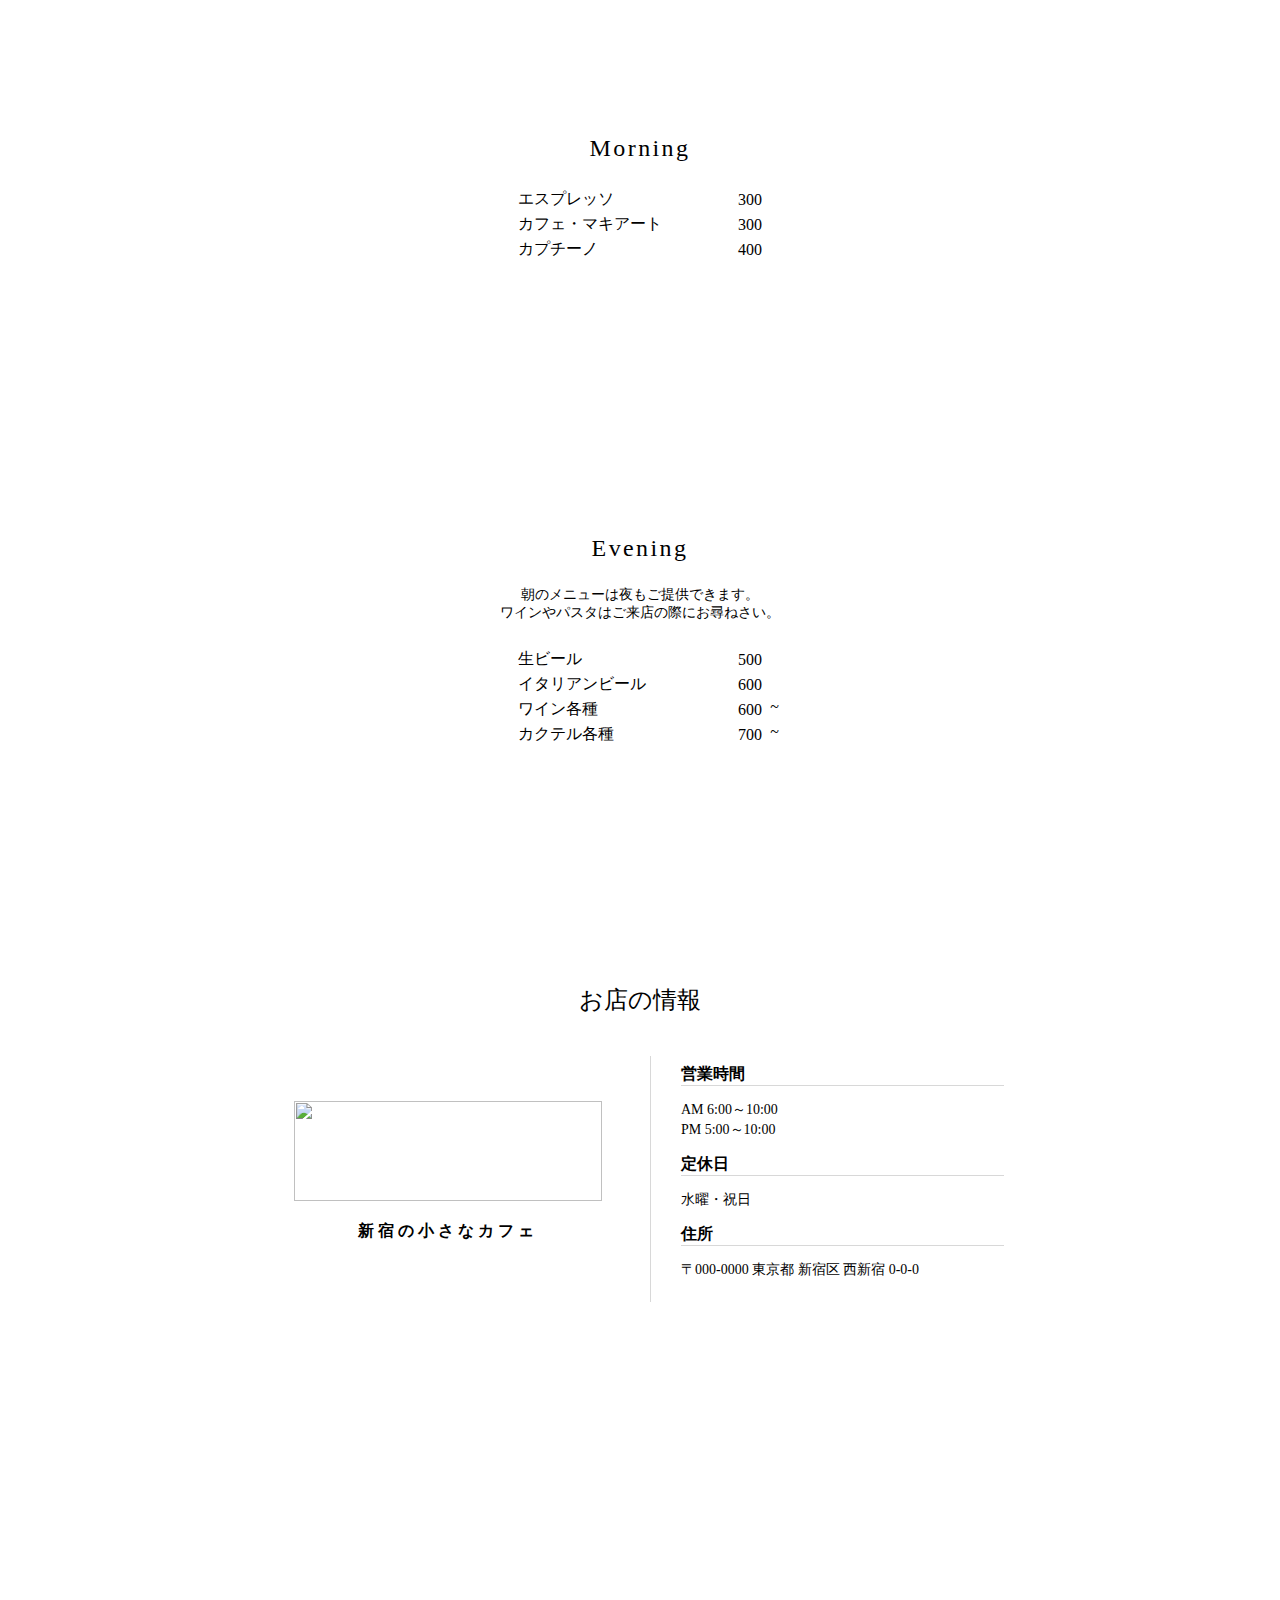
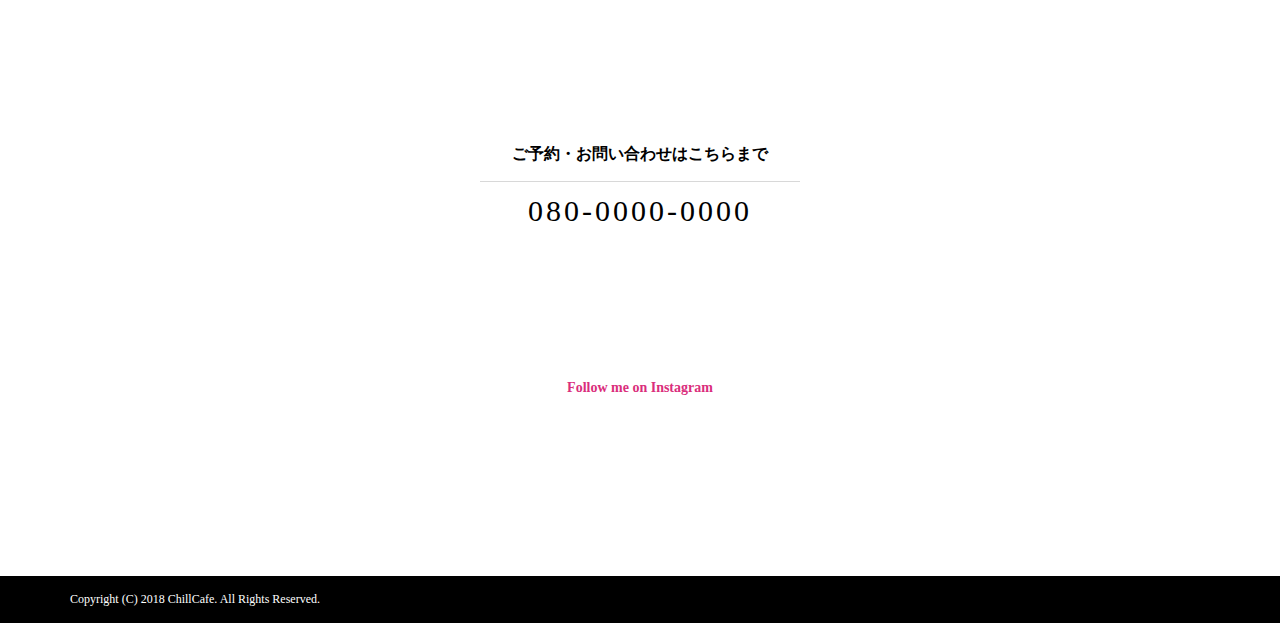
==== commit a91b45a9: "スタイリング調整" ====
--- a/udemy/cafesite/index.html
+++ b/udemy/cafesite/index.html
@@ -31,7 +31,7 @@
   <div class="container" style="margin-bottom: 100px;">
     <div class="cafe-features">
       <div class="cafe-feature" style="margin-right: 16px;">
-        <img src="images/espresso.jpg" alt="" />
+        <!-- <img src="images/espresso.jpg" alt="" /> -->
         <h3 class="cafe-feature-title">早朝の一杯</h3>
         <p>
           通勤前にエスプレッソを一杯。イタリアの普通の風景ですが、日本にはそんなカフェが少ないみたいです。イタリアの朝の空気が好きで、日本でも朝早くお店を開けることにしました。
@@ -41,7 +41,7 @@
       </div>
 
       <div class="cafe-feature" style="margin-left: 16px;">
-        <img src="images/beer.jpg" alt="" />
+        <!-- <img src="images/beer.jpg" alt="" /> -->
         <h3 class="cafe-feature-title">仕事終わりの一杯</h3>
         <p>
           仕事終わりにイタリアンバールで落ち着いた一杯はいかがですか。都会の喧騒から少し離れて、ビールかワイン。イタリアの家庭料理と一緒にさっと飲んで、明日また頑張りましょう。
@@ -111,11 +111,11 @@
           </tr>
           <tr>
             <td>ワイン各種</td>
-            <td class="text-right">600 ~ </td>
+            <td class="text-right or-more">600</td>
           </tr>
           <tr>
             <td>カクテル各種</td>
-            <td class="text-right">700 ~ </td>
+            <td class="text-right or-more">700</td>
           </tr>
         </tbody>
       </table>
@@ -164,7 +164,9 @@
   </div>
 
   <div class="footer">
-    <p>Copyright (C) 2018 ChillCafe. All Rights Reserved.</p>
+    <div class="container">
+      <p>Copyright (C) 2018 ChillCafe. All Rights Reserved.</p>
+    </div>
   </div>
 </body>
 
--- a/udemy/cafesite/style.css
+++ b/udemy/cafesite/style.css
@@ -12,6 +12,17 @@
 
 .text-right {
   text-align: right;
+}
+
+.or-more{
+  position: relative;
+}
+
+.or-more::after {
+  content: "~";
+  position: absolute;
+  top: 0;
+  right: -1em;
 }
 
 .jumbotron {
@@ -189,20 +200,24 @@
   width: 788px;
   margin: 0 auto 56px auto;
 }
+
 .cafe-map img {
   width: 747px;
   display: block;
   margin: 0 auto;
 }
+
 .cafe-map iframe {
   width: 100%;
   height: 350px;
   border: 0;
 }
+
 .cafe-inquiry {
   width: 320px;
   margin: 0 auto 120px auto;
 }
+
 .cafe-inquiry h5 {
   font-size: 16px;
   font-weight: bold;
@@ -211,6 +226,7 @@
   padding-bottom: 16px;
   margin-bottom: 12px;
 }
+
 .cafe-inquiry p {
   font-size: 30px;
   text-align: center;
@@ -234,10 +250,12 @@
   font-weight: bold;
   color: #DA2E7C;
 }
+
 .footer {
   background-color: #000000;
   padding: 16px 8px;
 }
+
 .footer p {
   margin: 0;
   color: white;
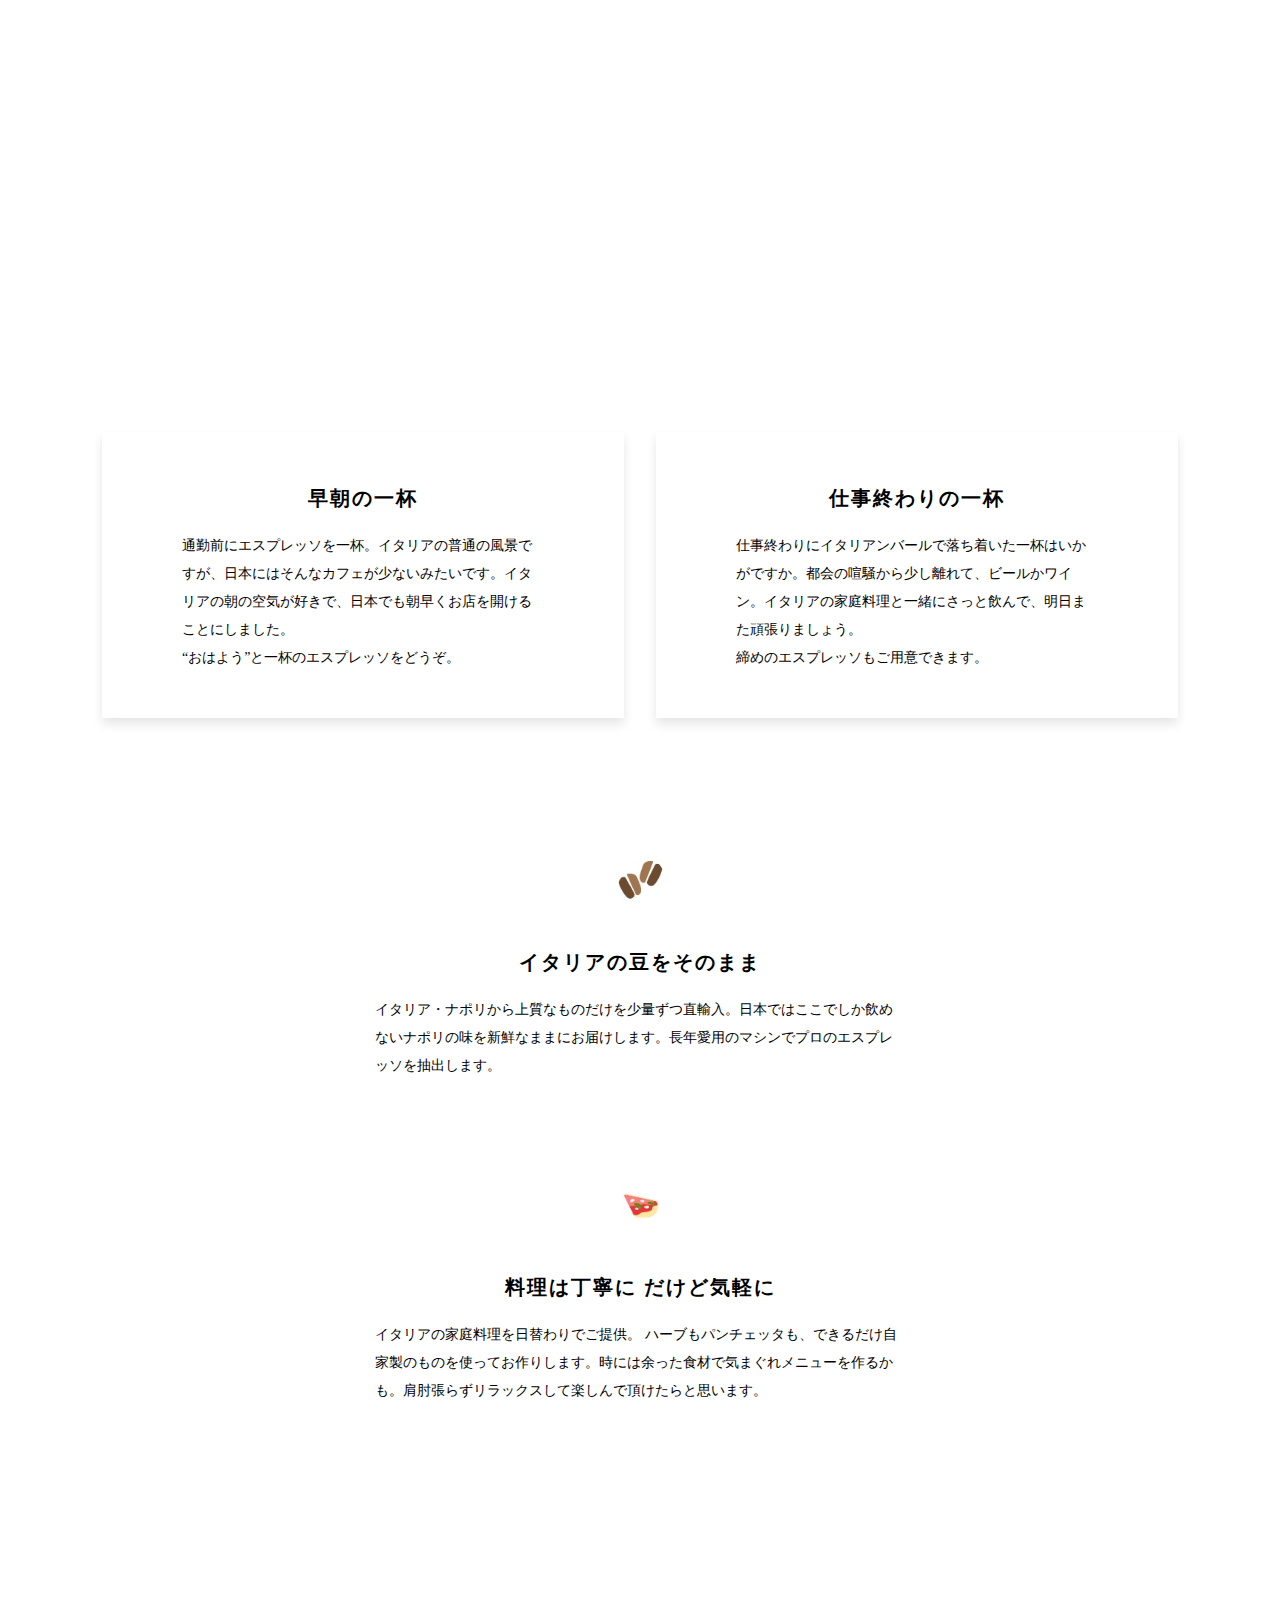
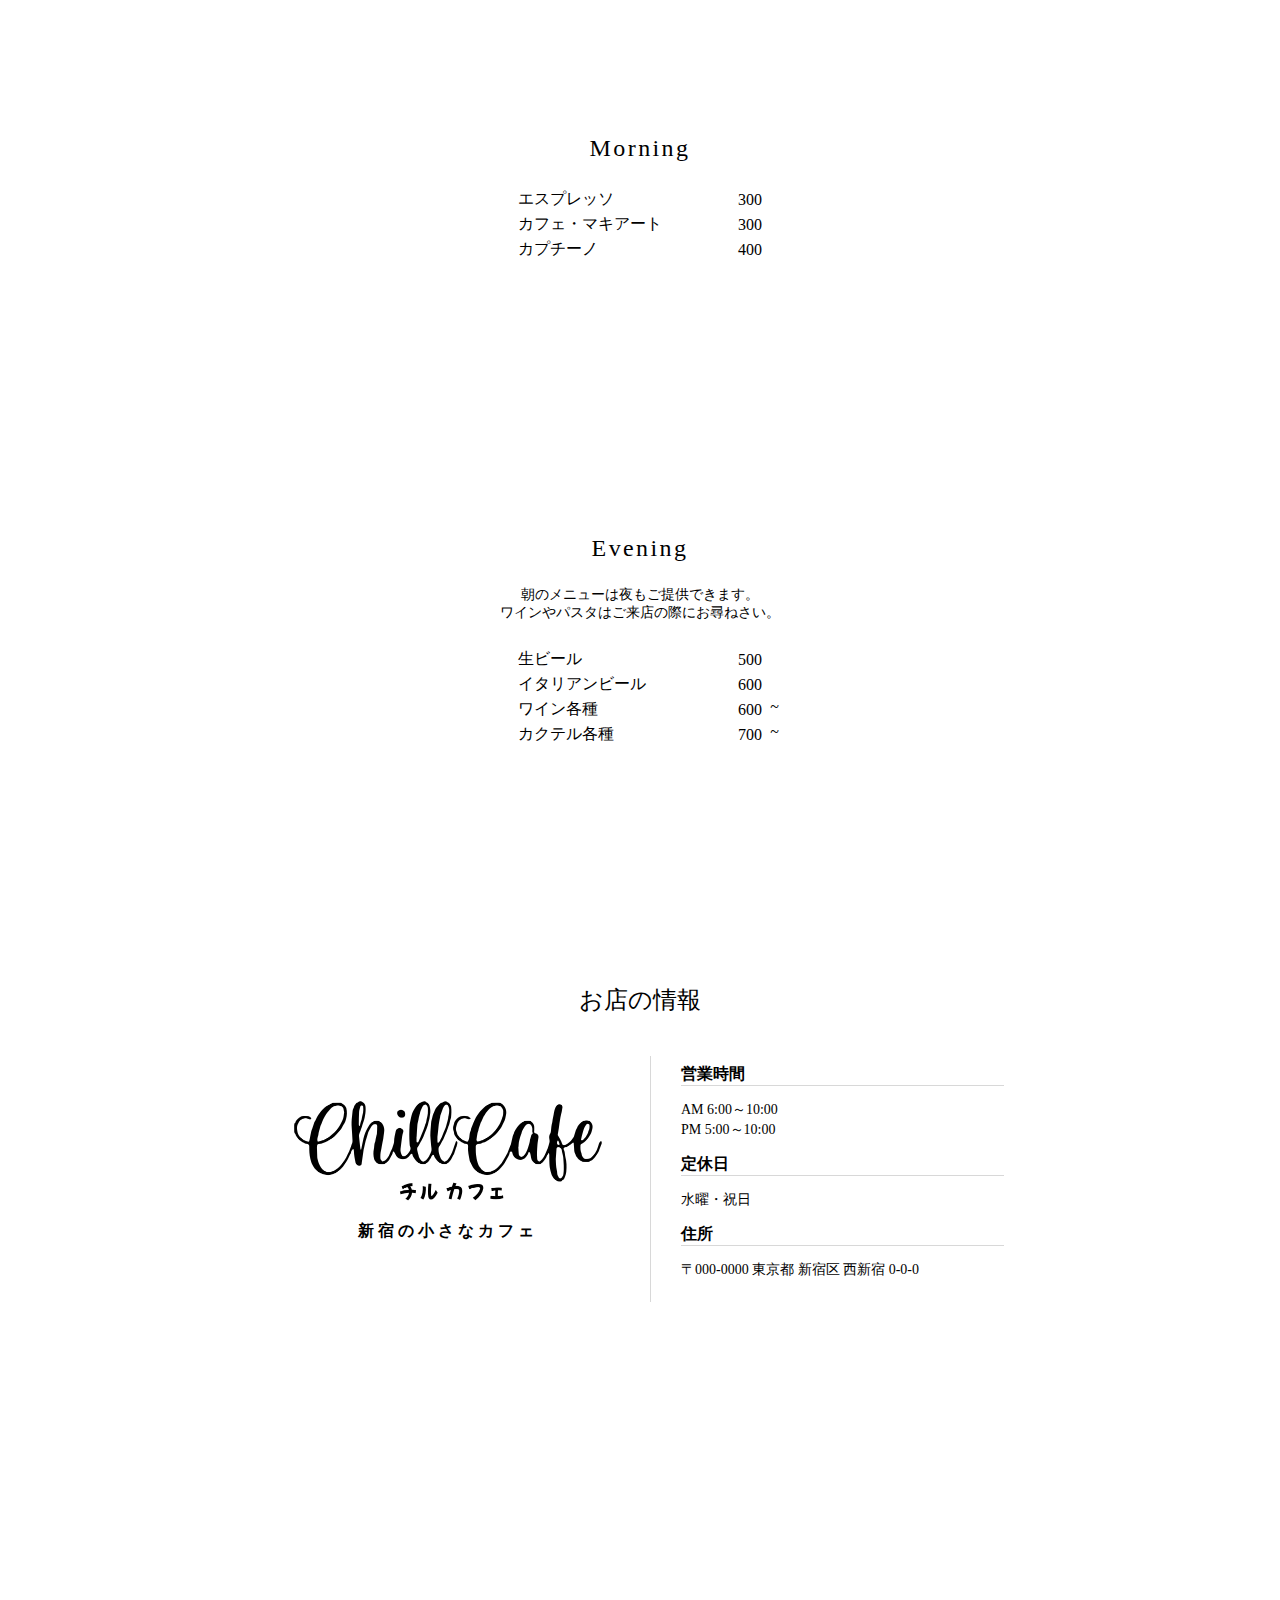
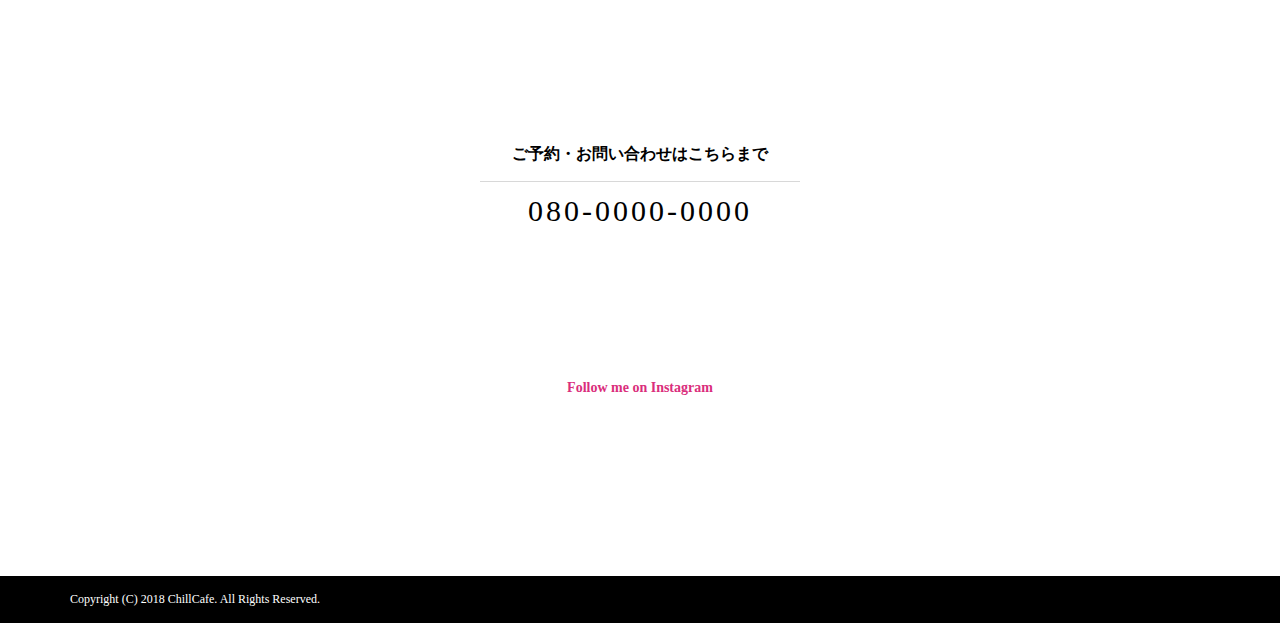
==== commit 9aa09870: "Add responsive" ====
--- a/udemy/cafesite/index.html
+++ b/udemy/cafesite/index.html
@@ -14,6 +14,7 @@
   <meta name="description" content="">
   <meta name="viewport" content="width=device-width, initial-scale=1">
   <link rel="stylesheet" href="./style.css">
+  <link rel="stylesheet" href="./responsive.css">
 </head>
 
 <body>
--- a/udemy/cafesite/style.css
+++ b/udemy/cafesite/style.css
@@ -53,6 +53,7 @@
 
 .cafe-features {
   display: flex;
+  flex-wrap: wrap;
   margin-bottom: 100px;
 }
 
--- a/udemy/cafesite/responsive.css
+++ b/udemy/cafesite/responsive.css
@@ -0,0 +1,9 @@
+@media screen and (max-width: 1200px) {
+  .container {
+    width: 100%;
+  }
+
+  .cafe-feature {
+    margin: 32px auto!important;
+  }
+}
